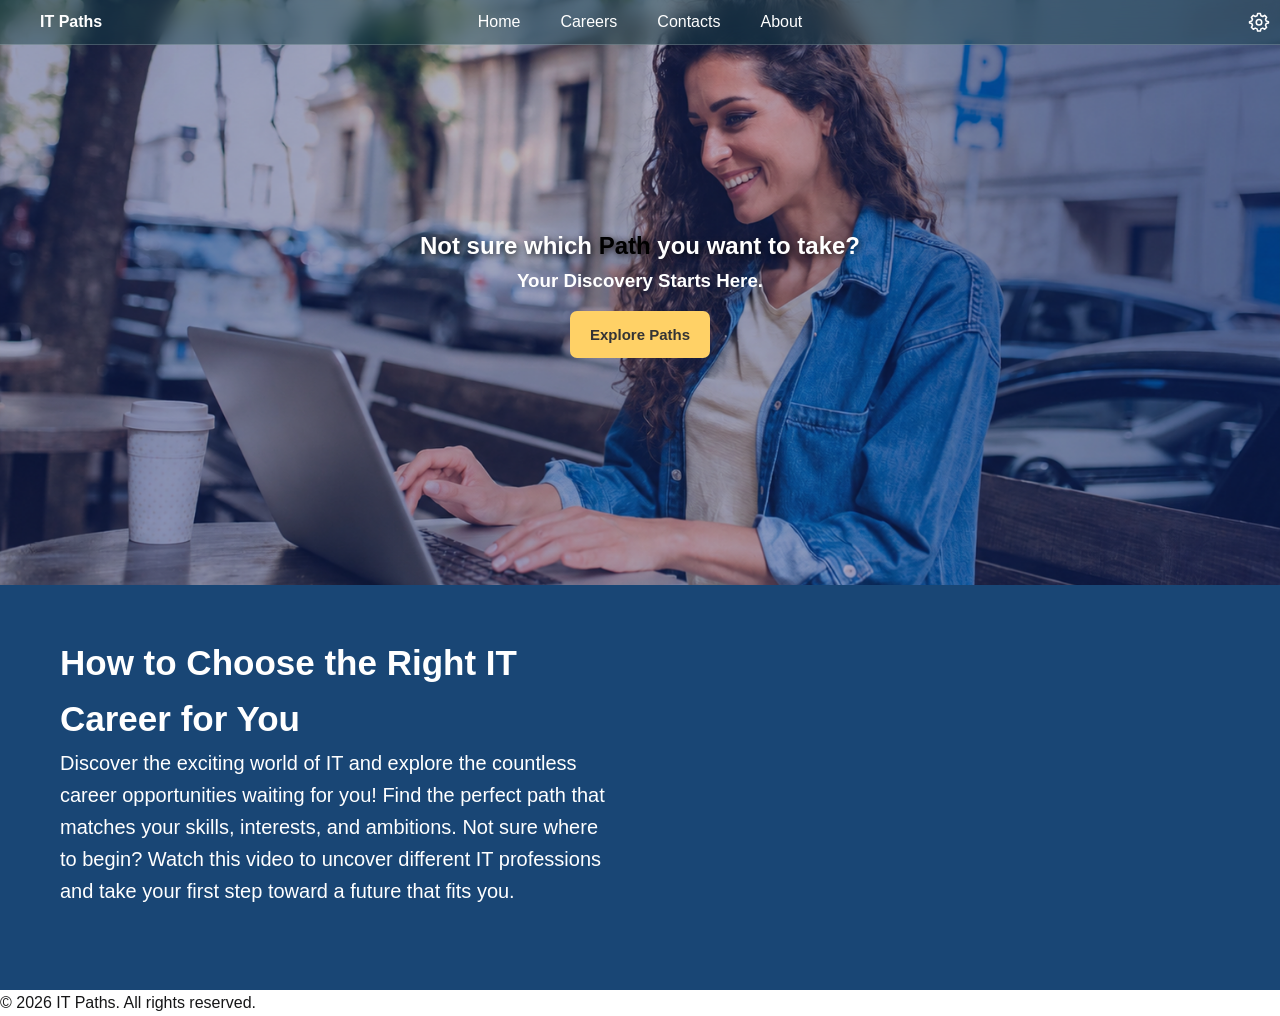
==== index.html @ 76b99672 "quick upd" ====
<!DOCTYPE html>
<html lang="en">
<head>
    <meta charset="UTF-8">
    <meta name="viewport" content="width=device-width, initial-scale=1.0">
    <title>IT Paths</title>
    <link rel="stylesheet" href="style.css">
</head>
<body>
    <!-- Header Section -->
    <header>
        <div class="logo">IT Paths</div>

        <nav class="nav-links">   
            <a href="index.html">Home</a>
            <a href="careers.html">Careers</a>
            <a href="#contacts">Contacts</a>
            <a href="#about">About</a>
        </nav>

        <button class="settings" type="button" aria-label="Settings">
            <img src="Web Images/settings-icon.svg" alt="" class="settings-icon">
        </button>

    </header>
    
    <!-- Hero/Home Section -->
    <section id="hero" class="hero">
        <div class="hero-content">
            <h1>
                Not sure which <span class="emphasis">Path</span>
                you want to take?
            </h1>
            <h3>Your Discovery Starts Here.</h3>

            <!-- From Uiverse.io by McHaXYT --> 
            <button class="button" onclick="window.location.href='careers.html'">
                Explore Paths
                <span class="button-span"></span>
            </button>
        </div>
    </section>

    <!--- Career Guidance Section-->

    <section id="career-guidance" class="career-guidance">
        <div class="career-content">
            <h2>How to Choose the Right IT Career for You</h2>
            <p>
                Discover the exciting world of IT and explore the countless career opportunities waiting 
                for you! Find the perfect path that matches your skills, interests, and ambitions. 
                Not sure where to begin? Watch this video to uncover different IT professions 
                and take your first step toward a future that fits you.
            </p>
        </div>
    </section>

    <!-- Copyright Infringement -->
    <footer role="contentinfo">
        <p>&copy; 2026 IT Paths. All rights reserved.</p>
    </footer>

</body>
</html>
---- style.css ----
/* global/default stuff */

* {
    margin: 0;
    padding: 0;
    box-sizing: border-box;
}

html {
    scroll-behavior: smooth;
    scroll-padding-top: 100px;
}

body {
    min-height: 100vh;
    overflow-x: hidden;

    font-family: Arial, sans-serif;
    line-height: 1.6;

    background-color: #ffffff;
    color: #161617;
}

::selection {
    background-color: #202123;
    color: #ffffff;
}

/* logo (IT Paths) */


header {
    position: absolute;
    top: 0;
    left: 0;
    z-index: 1000;
    width: 100%;
    height: 45px;
    padding: 0 40px;
    display: flex;
    align-items: center;
    background: rgba(18, 63, 70, 0.45);
    backdrop-filter: blur(10px);
    -webkit-backdrop-filter: blur(10px);
    border-bottom: 1px solid rgba(255, 255, 255, 0.2);
}


/* Above the Screen */

.nav-links a {
    color: white;
    text-decoration: none;
    transition: color 0.2s ease;
}

.nav-links a:hover {
    color: #FFD166;
}

.nav-links {
    position: absolute;
    left: 50%;
    transform: translateX(-50%);
    display: flex;
    align-items: center;
    gap: 40px;
}

.logo {
    color: white;
    font-weight: bold;
}


.settings {
    position: absolute;
    right: 10px;
    display: flex;
    align-items: center;
    justify-content: center;
    background: transparent;
    border: none;
    cursor: pointer;
}

.settings-icon {
    width: 22px;
    height: 22px;
    transition: transform 0.3s ease;
}

.settings:hover .settings-icon {
    transform: rotate(45deg);
    filter: brightness(0) saturate(100%)
            invert(84%) sepia(54%)
            saturate(657%) hue-rotate(335deg)
            brightness(103%) contrast(101%);
}


/* home page */

.hero {
    min-height: 65vh;
    background-image: url("Web Images/hero-bg.png");
    background-size: cover;
    background-position: center;
    background-repeat: no-repeat;
    display: flex;
    flex-direction: column;
    justify-content: center;
    align-items: center;
    text-align: center;
    color: white;
}

.hero h1 {
    text-shadow: 2px 2px 6px rgba(0, 0, 0, 0.7);
}

.hero p {
    text-shadow: 1px 2px 4px rgba(0, 0, 0, 0.7);
}

.emphasis {
    color: #000;
}

/* From Uiverse.io by McHaXYT */ 
.button {
  padding: 15px 20px;
  font-size: 15px;
  border: none;
  outline: none;
  margin-top: 15px;
  background-color: #FFD166;
  color: #343435;
  border-radius: 7px;
  font-weight: 600;
  cursor: pointer;
  transition: all 0.25s ease-out;
}


.button:hover {
    background-color: rgb(255, 255, 255);
    transform: translateY(-10px) scale(1.1);
}

.button-span {
  color: #aaa;
}


/* career section */
.career-guidance {
    min-height: 45vh;
    background-color: #194675;
    background-size: cover;
    background-position: center;
    background-repeat: no-repeat;
    display: flex;
    flex-direction: left;
    justify-content: left;
    align-items: left;
    color: white;
    font-size: 20px;
}

.career-content {
    font-size: 20px;
    margin-top: 50px;
    margin-left: 60px;
    max-width: 550px;
}

.career-content h2 {
    font-size: 35px;
    text-align: left;
    justify-content: left;
    flex: auto;
}

.career-content p {
    font-size: 20px;
    text-align: left;
}
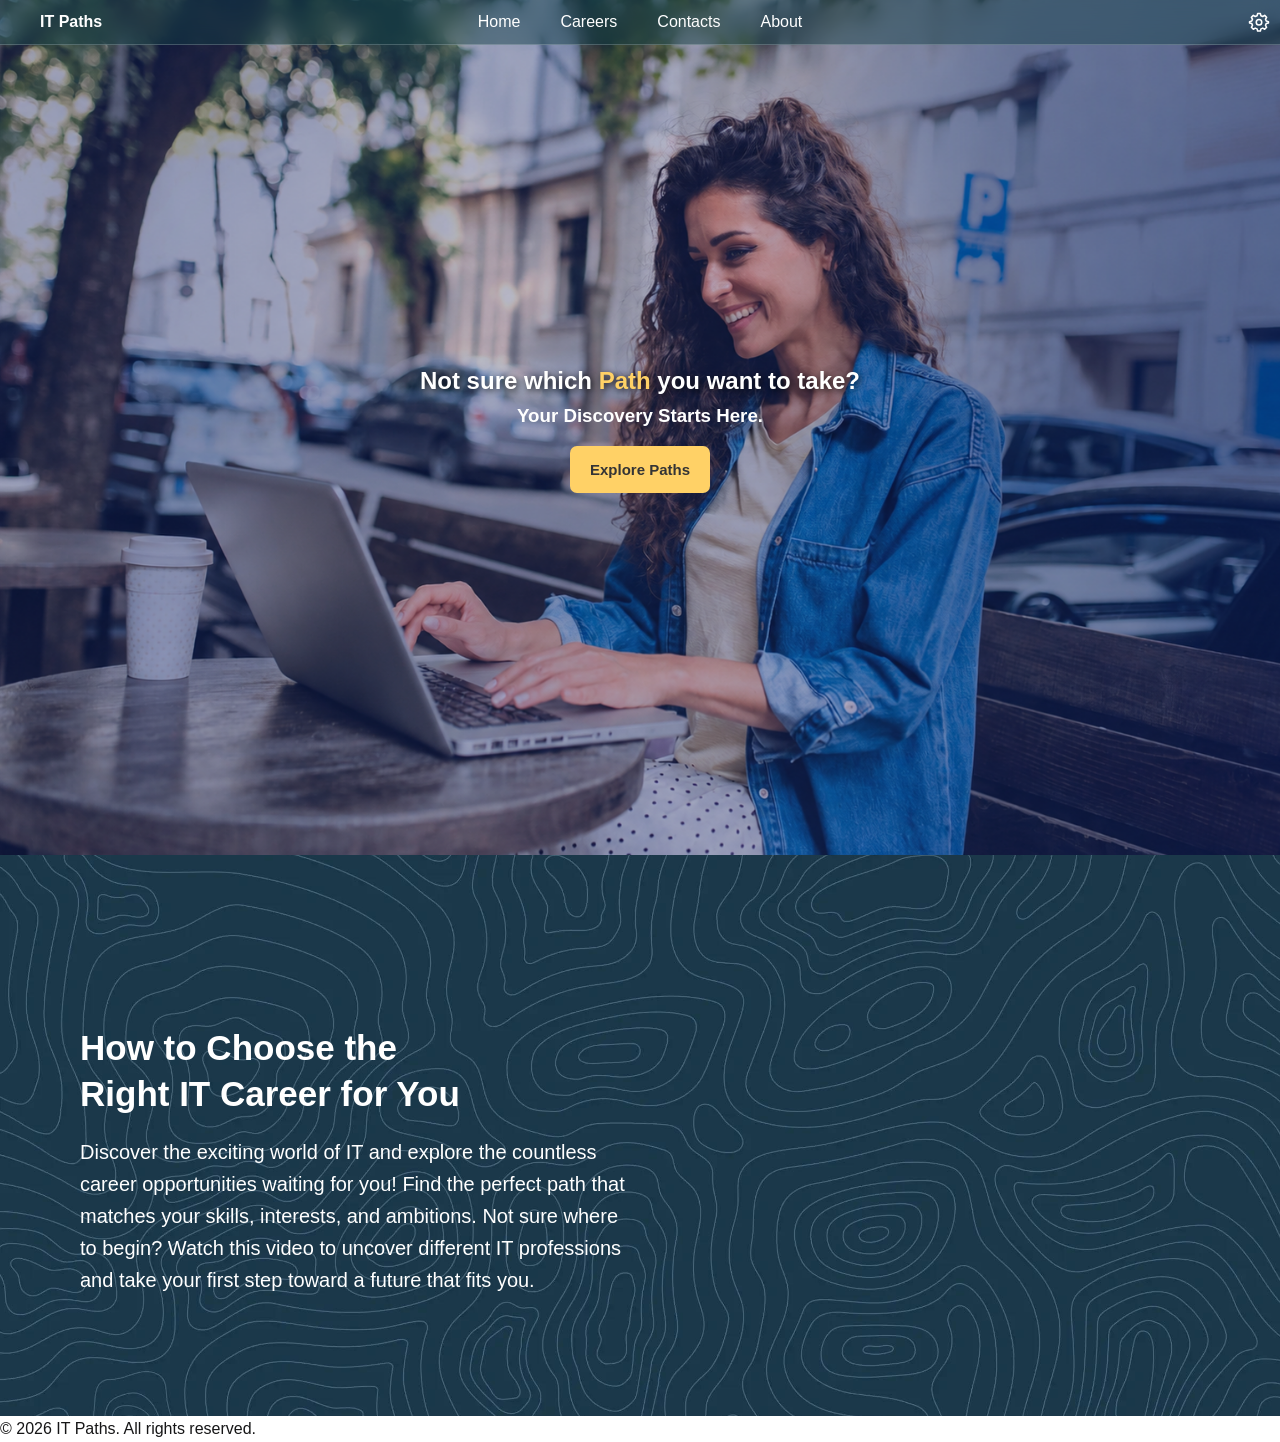
==== commit 8eaa0b8b: "before big change career cards" ====
--- a/index.html
+++ b/index.html
@@ -27,7 +27,7 @@
     <!-- Hero/Home Section -->
     <section id="hero" class="hero">
         <div class="hero-content">
-            <h1>
+            <h1 class="montserrat">
                 Not sure which <span class="emphasis">Path</span>
                 you want to take?
             </h1>
--- a/style.css
+++ b/style.css
@@ -1,5 +1,14 @@
 
 /* global/default stuff */
+
+@font-face {
+    font-family: 'Outfit';
+    src: url('Fonts/Outfit-VariableFont_wght.ttf') format('truetype');
+    font-weight: 100 900;
+    font-style: normal;
+}
+
+@import url('https://fonts.googleapis.com/css2?family=Montserrat:wght@400;500;600;700&display=swap');
 
 * {
     margin: 0;
@@ -104,7 +113,7 @@
 /* home page */
 
 .hero {
-    min-height: 65vh;
+    min-height: 95vh;
     background-image: url("Web Images/hero-bg.png");
     background-size: cover;
     background-position: center;
@@ -117,16 +126,26 @@
     color: white;
 }
 
+
+.montserrat {
+    font-family: "Montserrat", sans-serif;
+    font-optical-sizing: auto;
+    font-weight: 600;
+    font-style: normal;
+}
+
+
 .hero h1 {
     text-shadow: 2px 2px 6px rgba(0, 0, 0, 0.7);
+    font-family: "Montserrat", sans-serif;
 }
 
 .hero p {
-    text-shadow: 1px 2px 4px rgba(0, 0, 0, 0.7);
+    text-shadow: 2px 2px 6px rgba(0, 0, 0, 0.7);
 }
 
 .emphasis {
-    color: #000;
+    color: #FFD166;
 }
 
 /* From Uiverse.io by McHaXYT */ 
@@ -157,7 +176,8 @@
 
 /* career section */
 .career-guidance {
-    min-height: 45vh;
+    min-height: 20vh;
+    background-image: url("Web Images/SS2BG.jpg");
     background-color: #194675;
     background-size: cover;
     background-position: center;
@@ -168,6 +188,7 @@
     align-items: left;
     color: white;
     font-size: 20px;
+    padding: 120px 20px;
 }
 
 .career-content {
@@ -176,6 +197,17 @@
     margin-left: 60px;
     max-width: 550px;
 }
+
+
+.career-content h2 {
+    font-size: 35px;
+    line-height: 1.3;
+    max-width: 550px;
+    text-align: left;
+    text-wrap: balance;
+    margin-bottom: 20px;
+}
+
 
 .career-content h2 {
     font-size: 35px;
@@ -187,4 +219,51 @@
 .career-content p {
     font-size: 20px;
     text-align: left;
-}+}
+
+/* Career Page */
+
+
+.careers-hero {
+    min-height: 75vh;
+    display: flex;
+    justify-content: center;
+    align-items: center;
+    text-align: center;
+    background-image: url("Web Images/SS2BG.jpg");
+    padding: 80px 30px;
+    background-color: #194675;
+    color: white;
+}
+
+.careers-hero-content {
+    max-width: 750px;
+}
+
+.careers-hero h1 {
+    font-size: clamp(36px, 5vw, 60px);
+    line-height: 1.2;
+    margin-bottom: 20px;
+}
+
+.careers-hero h1 span {
+    color: #FFD166;
+}
+
+.careers-hero p {
+    font-size: 20px;
+    line-height: 1.6;
+    margin-bottom: 30px;
+}
+
+.careers-hero a {
+    display: inline-block;
+    padding: 15px 30px;
+
+    background-color: #FFD166;
+    color: #17253D;
+
+    text-decoration: none;
+    font-weight: 600;
+    border-radius: 8px;
+}
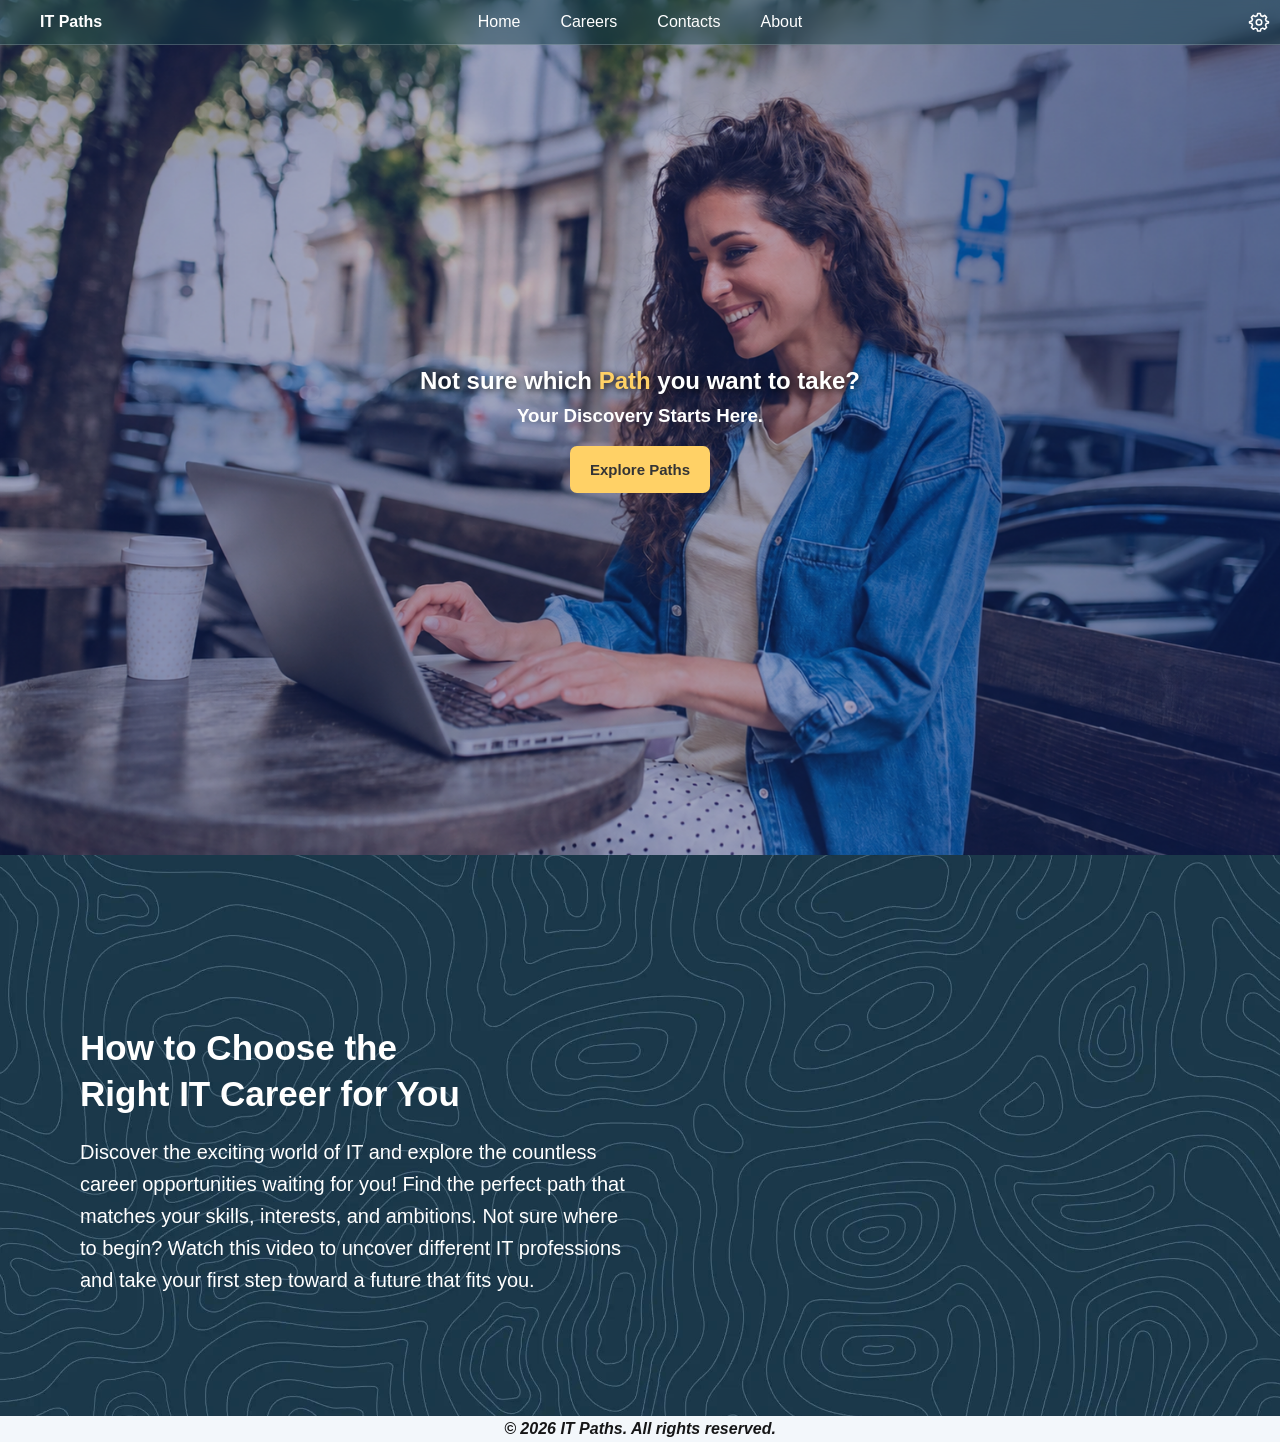
==== commit 3b5224d4: "quick fix" ====
--- a/index.html
+++ b/index.html
@@ -56,7 +56,7 @@
     </section>
 
     <!-- Copyright Infringement -->
-    <footer role="contentinfo">
+    <footer class="contentinfo">
         <p>&copy; 2026 IT Paths. All rights reserved.</p>
     </footer>
 
--- a/style.css
+++ b/style.css
@@ -54,6 +54,16 @@
     backdrop-filter: blur(10px);
     -webkit-backdrop-filter: blur(10px);
     border-bottom: 1px solid rgba(255, 255, 255, 0.2);
+}
+
+/* copyright thingy */
+
+.contentinfo {
+    font-weight: bold;
+    font-style: italic;
+    background-color: #F3F7FB;
+    text-align: center;
+
 }
 
 
@@ -267,3 +277,125 @@
     font-weight: 600;
     border-radius: 8px;
 }
+
+/* Card List of Careers */
+
+
+.careers-directory {
+    padding: 0;
+    background-color: #F3F7FB;
+    color: #17253D;
+}
+
+.directory-heading {
+    padding: 65px 60px;
+    background-color: #E5EEF7;
+    margin-bottom: 0;
+}
+
+.directory-heading h2 {
+    text-align: center;
+    font-size: 38px;
+    margin-bottom: 10px;
+    color: #194675;
+}
+
+.directory-heading p {
+    text-align: center;
+    font-size: 18px;
+    color: #536579;
+}
+
+.career-grid {
+    display: flex;
+    flex-direction: column;
+    gap: 20px;
+    padding: 50px 60px 80px;
+}
+
+.career-card {
+    display: flex;
+    align-items: center;
+    gap: 30px;
+    padding: 35px;
+
+    background-color: #FFFFFF;
+    border: 1px solid #DCE5EF;
+    border-radius: 14px;
+
+    transition: transform 0.25s ease,
+                box-shadow 0.25s ease,
+                border-color 0.25s ease;
+}
+
+.career-card:hover {
+    transform: translateY(-4px);
+    box-shadow: 0 10px 30px rgba(25, 70, 117, 0.12);
+    border-color: #194675;
+}
+
+.career-number {
+    font-size: 34px;
+    font-weight: 700;
+    color: #194675;
+    min-width: 55px;
+}
+
+.career-info {
+    flex: 1;
+    min-width: 0;
+}
+
+.career-info h3 {
+    font-size: 24px;
+    margin-bottom: 8px;
+    color: #194675;
+}
+
+.career-info h4 {
+    font-size: 17px;
+    font-weight: 600;
+    margin-bottom: 12px;
+    color: #263E59;
+}
+
+.career-info p {
+    font-size: 15px;
+    line-height: 1.7;
+    color: #536579;
+    max-width: 850px;
+}
+
+.career-card a {
+    color: #194675;
+    font-weight: 700;
+    text-decoration: none;
+    white-space: nowrap;
+    transition: color 0.2s ease;
+}
+
+.career-card a:hover {
+    color: #C58C20;
+}
+
+
+@media (max-width: 768px) {
+    .directory-heading {
+        padding: 45px 20px;
+    }
+
+    .career-grid {
+        padding: 30px 20px 50px;
+    }
+
+    .career-card {
+        flex-direction: column;
+        align-items: flex-start;
+        gap: 15px;
+        padding: 25px;
+    }
+
+    .career-info h3 {
+        font-size: 21px;
+    }
+}
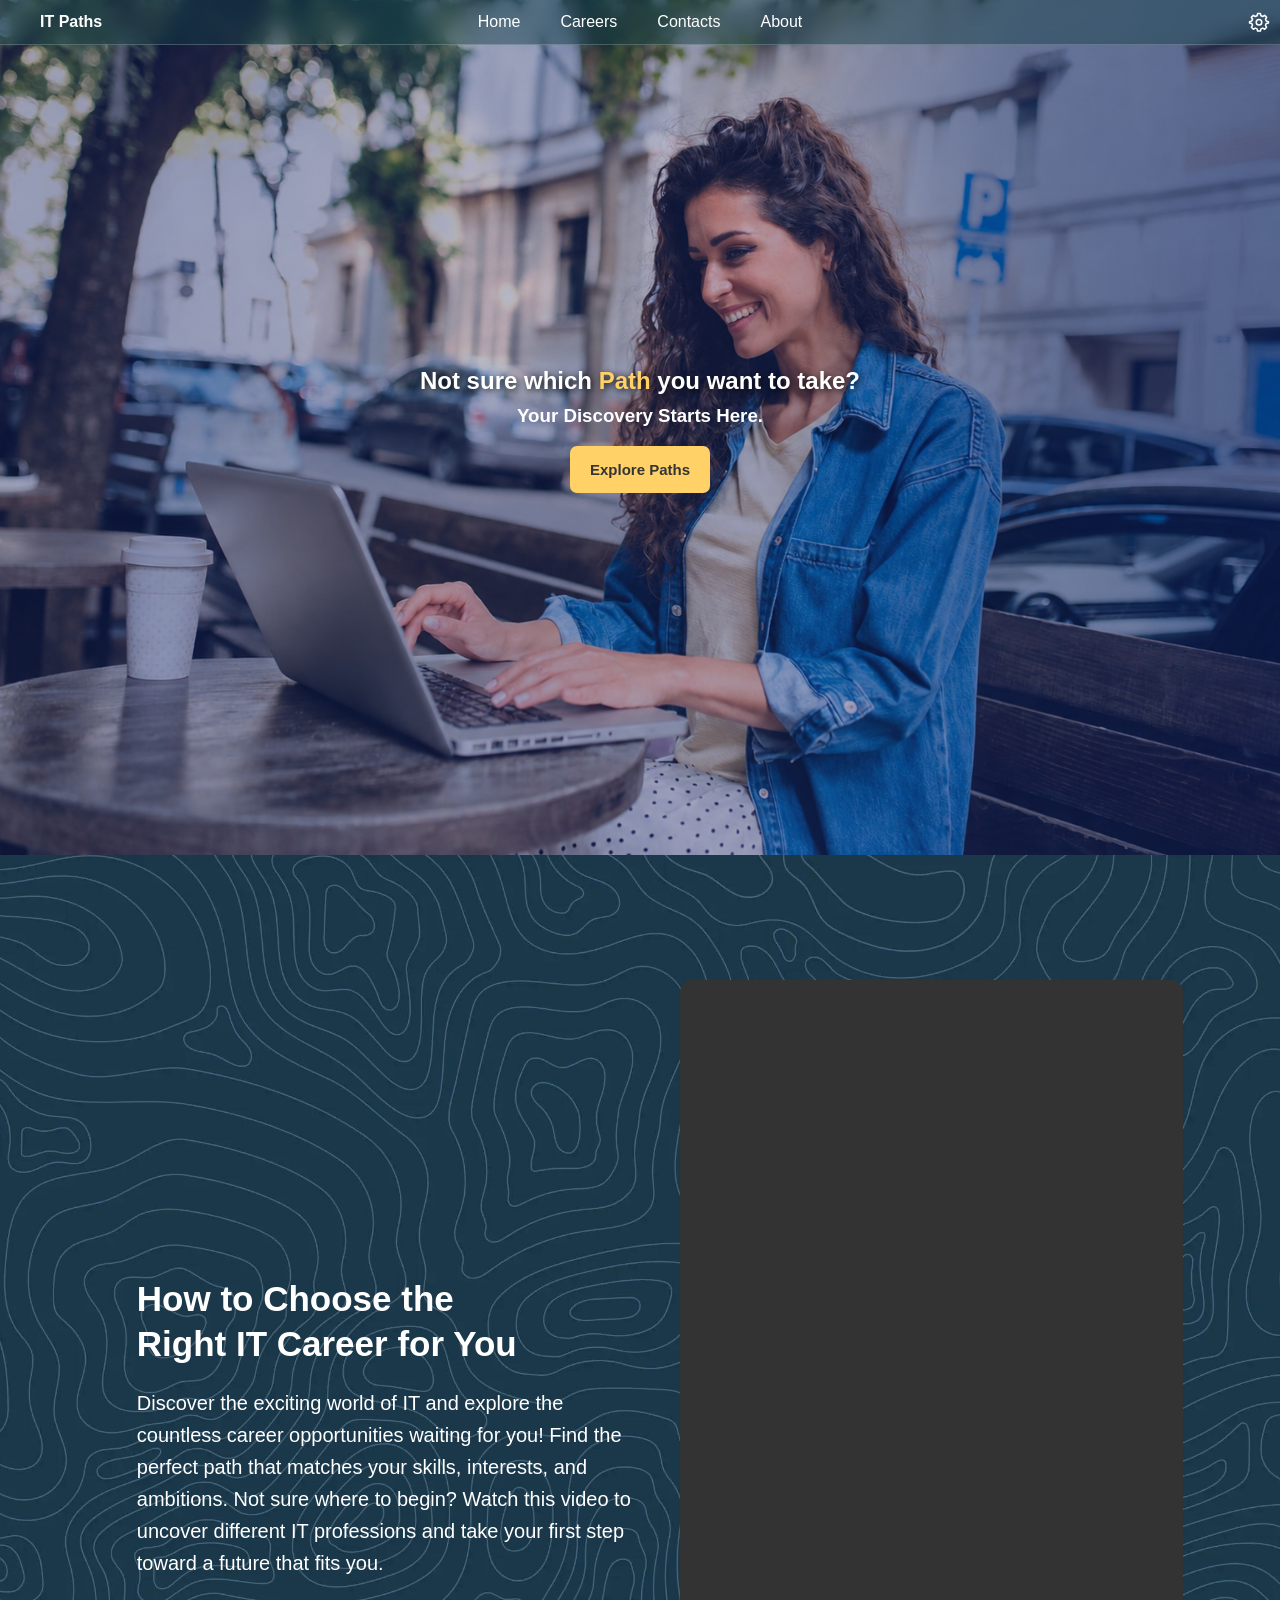
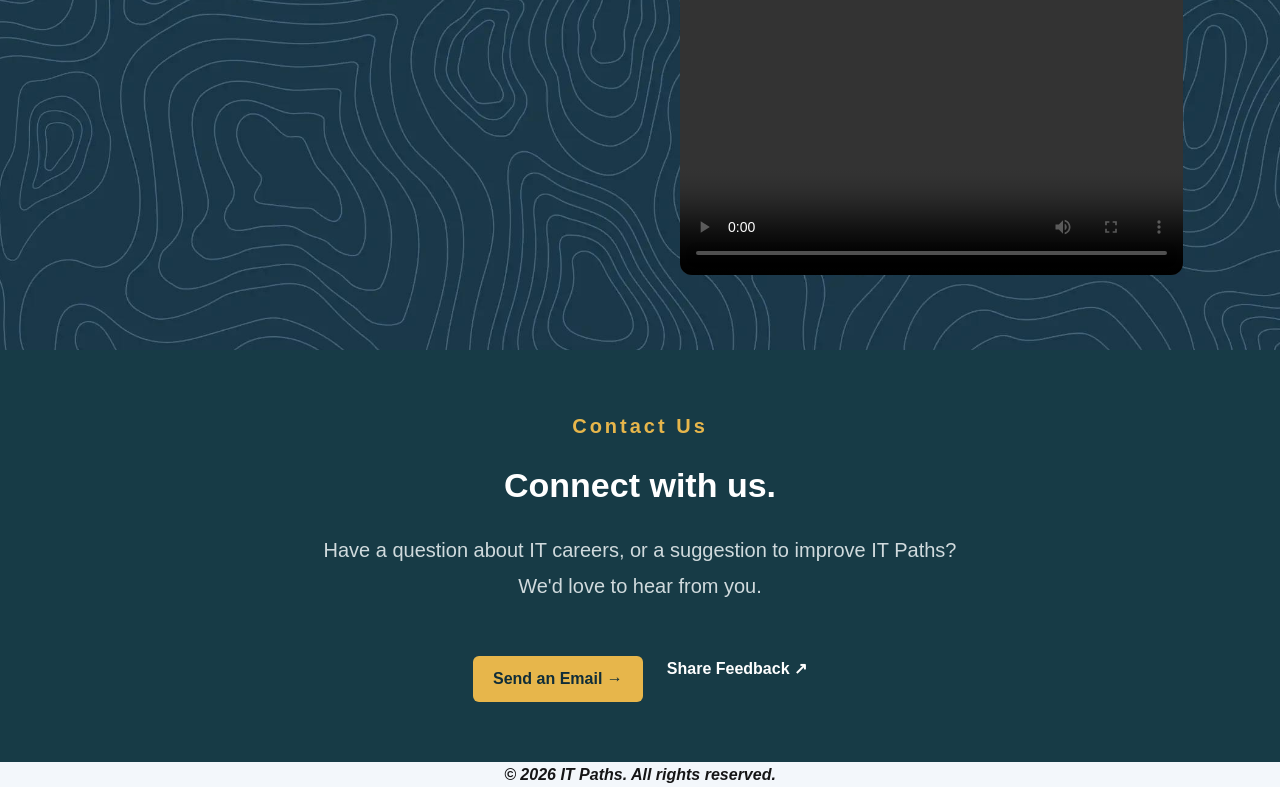
==== commit 9bf05b7a: "Finished website" ====
--- a/index.html
+++ b/index.html
@@ -4,6 +4,7 @@
     <meta charset="UTF-8">
     <meta name="viewport" content="width=device-width, initial-scale=1.0">
     <title>IT Paths</title>
+    <link rel="preload" href="style.css" as="style">
     <link rel="stylesheet" href="style.css">
 </head>
 <body>
@@ -14,8 +15,8 @@
         <nav class="nav-links">   
             <a href="index.html">Home</a>
             <a href="careers.html">Careers</a>
-            <a href="#contacts">Contacts</a>
-            <a href="#about">About</a>
+            <a href="#Contacts">Contacts</a>
+            <a href="about.html">About</a>
         </nav>
 
         <button class="settings" type="button" aria-label="Settings">
@@ -53,12 +54,49 @@
                 and take your first step toward a future that fits you.
             </p>
         </div>
+        
+        
+        <div class="career-video">
+            <video controls>
+                <source src="Web Videos/red.mp4" type="video/mp4">
+                Your browser does not support video playback.
+            </video>
+        </div>
+
+
+    </section>
+
+    <!-- Contacts -->
+
+    <section id="Contacts" class="contacts">
+        <div class="contacts-content">
+
+            <span class="contact-label">Contact Us</span>
+
+            <h2>Connect with us.</h2>
+
+            <p>
+                Have a question about IT careers, or a suggestion
+                to improve IT Paths? We'd love to hear from you.
+            </p>
+
+            <div class="contact-options">
+                <a href="mailto:itpathsbusinessemail@gmail.com" class="contact-link">
+                    Send an Email →
+                </a>
+
+                <a href="mailto:itpathsbusinessemail@gmail.com?subject=IT%20Paths%20Feedback"
+                class="feedback-link">
+                    Share Feedback ↗
+                </a>
+            </div>
+
+        </div>
     </section>
 
     <!-- Copyright Infringement -->
     <footer class="contentinfo">
         <p>&copy; 2026 IT Paths. All rights reserved.</p>
     </footer>
-
 </body>
 </html>
--- a/style.css
+++ b/style.css
@@ -399,3 +399,268 @@
         font-size: 21px;
     }
 }
+
+
+
+.career-guidance {
+    display: flex;
+    align-items: center;
+    justify-content: space-between;
+    gap: 60px;
+    padding: 100px 6%;
+}
+
+.career-content {
+    flex: 1;
+    min-width: 0;
+}
+
+
+.career-video {
+    flex: 1;
+    min-width: 0;
+    transform: translate(-20px, 25px);
+}
+
+.career-video video {
+    display: block;
+    width: 100%;
+    aspect-ratio: 9 / 16;
+    object-fit: cover;
+    border-radius: 12px;
+}
+
+
+@media (max-width: 768px) {
+    .career-guidance {
+        flex-direction: column;
+        gap: 30px;
+        padding: 80px 9%;
+    }
+
+    .career-content,
+    .career-video {
+        width: 100%;
+    }
+}
+
+
+/* contacts & about page */
+
+
+.about,
+.contacts {
+    text-align: center;
+    color: #ffffff;
+}
+
+.about {
+    padding: 69px 10%;
+    background-color: #102d38;
+}
+
+.contacts {
+    padding: 60px 10%;
+    background-color: #173b46;
+}
+
+.about-content,
+.contacts-content {
+    margin: 0 auto;
+}
+
+.about-content {
+    max-width: 750px;
+}
+
+.contacts-content {
+    max-width: 650px;
+}
+
+.about h2,
+.contacts h2 {
+    margin-bottom: 20px;
+    font-size: 32px;
+}
+
+.about h2 {
+    margin-bottom: 24px;
+}
+
+.contacts h2 {
+    font-size: 34px;
+}
+
+.about p,
+.contacts p {
+    color: #d0dadd;
+    line-height: 1.8;
+    margin-bottom: 20px;
+}
+
+.about p {
+    font-size: 16px;
+}
+
+.contacts p {
+    font-size: 20px;
+}
+
+.contact-label {
+    display: block;
+    margin-bottom: 16px;
+    color: #e7b64b;
+    font-size: 20px;
+    font-weight: bold;
+    letter-spacing: 3px;
+}
+
+.contact-options {
+    display: flex;
+    justify-content: center;
+    align-items: center;
+    flex-wrap: wrap;
+    gap: 24px;
+    margin-top: 32px;
+}
+
+.contact-link {
+    display: inline-block;
+    margin-top: 20px;
+    padding: 10px 20px;
+    background-color: #e7b64b;
+    color: #102d38;
+    font-weight: bold;
+    text-decoration: none;
+    border-radius: 6px;
+    transition: 0.3s ease;
+}
+
+.contact-link:hover {
+    background-color: #f4cb70;
+    transform: translateY(-10px);
+}
+
+.feedback-link {
+    color: #ffffff;
+    font-weight: bold;
+    text-decoration: none;
+    transition: color 0.3s ease;
+}
+
+.feedback-link:hover {
+    color: #e7b64b;
+}
+
+
+
+.about-info {
+    min-height: 100vh;
+    padding: 100px 10%;
+    background-color: #102d38;
+    color: #ffffff;
+    text-align: center;
+}
+
+.about-info-content {
+    max-width: 1000px;
+    margin: 0 auto 65px;
+}
+
+.about-info-content h2 {
+    font-size: 42px;
+    margin-bottom: 30px;
+}
+
+.about-info-content p {
+    font-size: 21px;
+    line-height: 1.9;
+    color: #d0dadd;
+}
+
+.about-info-grid {
+    display: grid;
+    grid-template-columns: repeat(2, 1fr);
+    gap: 30px;
+    max-width: 1250px;
+    margin: 0 auto;
+}
+
+.about-info-card {
+    padding: 65px 40px;
+    min-height: 300px;
+    background-color: #173b46;
+    border: 1px solid #315460;
+    border-radius: 12px;
+
+    transition:
+        transform 0.3s ease,
+        border-color 0.3s ease;
+}
+
+.about-info-card:hover {
+    transform: translateY(-6px);
+    border-color: #e7b64b;
+}
+
+.about-info-card h3 {
+    font-size: 28px;
+    margin-bottom: 25px;
+}
+
+.about-info-card p {
+    font-size: 20px;
+    line-height: 1.9;
+    color: #d0dadd;
+}
+
+@media (max-width: 768px) {
+    .about-info-grid {
+        grid-template-columns: 1fr;
+    }
+
+    .about-info-card {
+        min-height: auto;
+        padding: 35px 25px;
+    }
+
+    .about-info-content p,
+    .about-info-card p {
+        font-size: 17px;
+    }
+}
+
+
+/* transition */
+
+
+@view-transition {
+    navigation: auto;
+}
+
+::view-transition-old(root) {
+    animation: 0.25s ease-out both fade-out;
+}
+
+::view-transition-new(root) {
+    animation: 0.35s ease-in both fade-in;
+}
+
+@keyframes fade-out {
+    to {
+        opacity: 0;
+    }
+}
+
+@keyframes fade-in {
+    from {
+        opacity: 0;
+    }
+}
+
+@media (prefers-reduced-motion: reduce) {
+    ::view-transition-old(root),
+    ::view-transition-new(root) {
+        animation-duration: 0.01ms;
+    }
+}
--- a/style.css
+++ b/style.css
@@ -399,3 +399,268 @@
         font-size: 21px;
     }
 }
+
+
+
+.career-guidance {
+    display: flex;
+    align-items: center;
+    justify-content: space-between;
+    gap: 60px;
+    padding: 100px 6%;
+}
+
+.career-content {
+    flex: 1;
+    min-width: 0;
+}
+
+
+.career-video {
+    flex: 1;
+    min-width: 0;
+    transform: translate(-20px, 25px);
+}
+
+.career-video video {
+    display: block;
+    width: 100%;
+    aspect-ratio: 9 / 16;
+    object-fit: cover;
+    border-radius: 12px;
+}
+
+
+@media (max-width: 768px) {
+    .career-guidance {
+        flex-direction: column;
+        gap: 30px;
+        padding: 80px 9%;
+    }
+
+    .career-content,
+    .career-video {
+        width: 100%;
+    }
+}
+
+
+/* contacts & about page */
+
+
+.about,
+.contacts {
+    text-align: center;
+    color: #ffffff;
+}
+
+.about {
+    padding: 69px 10%;
+    background-color: #102d38;
+}
+
+.contacts {
+    padding: 60px 10%;
+    background-color: #173b46;
+}
+
+.about-content,
+.contacts-content {
+    margin: 0 auto;
+}
+
+.about-content {
+    max-width: 750px;
+}
+
+.contacts-content {
+    max-width: 650px;
+}
+
+.about h2,
+.contacts h2 {
+    margin-bottom: 20px;
+    font-size: 32px;
+}
+
+.about h2 {
+    margin-bottom: 24px;
+}
+
+.contacts h2 {
+    font-size: 34px;
+}
+
+.about p,
+.contacts p {
+    color: #d0dadd;
+    line-height: 1.8;
+    margin-bottom: 20px;
+}
+
+.about p {
+    font-size: 16px;
+}
+
+.contacts p {
+    font-size: 20px;
+}
+
+.contact-label {
+    display: block;
+    margin-bottom: 16px;
+    color: #e7b64b;
+    font-size: 20px;
+    font-weight: bold;
+    letter-spacing: 3px;
+}
+
+.contact-options {
+    display: flex;
+    justify-content: center;
+    align-items: center;
+    flex-wrap: wrap;
+    gap: 24px;
+    margin-top: 32px;
+}
+
+.contact-link {
+    display: inline-block;
+    margin-top: 20px;
+    padding: 10px 20px;
+    background-color: #e7b64b;
+    color: #102d38;
+    font-weight: bold;
+    text-decoration: none;
+    border-radius: 6px;
+    transition: 0.3s ease;
+}
+
+.contact-link:hover {
+    background-color: #f4cb70;
+    transform: translateY(-10px);
+}
+
+.feedback-link {
+    color: #ffffff;
+    font-weight: bold;
+    text-decoration: none;
+    transition: color 0.3s ease;
+}
+
+.feedback-link:hover {
+    color: #e7b64b;
+}
+
+
+
+.about-info {
+    min-height: 100vh;
+    padding: 100px 10%;
+    background-color: #102d38;
+    color: #ffffff;
+    text-align: center;
+}
+
+.about-info-content {
+    max-width: 1000px;
+    margin: 0 auto 65px;
+}
+
+.about-info-content h2 {
+    font-size: 42px;
+    margin-bottom: 30px;
+}
+
+.about-info-content p {
+    font-size: 21px;
+    line-height: 1.9;
+    color: #d0dadd;
+}
+
+.about-info-grid {
+    display: grid;
+    grid-template-columns: repeat(2, 1fr);
+    gap: 30px;
+    max-width: 1250px;
+    margin: 0 auto;
+}
+
+.about-info-card {
+    padding: 65px 40px;
+    min-height: 300px;
+    background-color: #173b46;
+    border: 1px solid #315460;
+    border-radius: 12px;
+
+    transition:
+        transform 0.3s ease,
+        border-color 0.3s ease;
+}
+
+.about-info-card:hover {
+    transform: translateY(-6px);
+    border-color: #e7b64b;
+}
+
+.about-info-card h3 {
+    font-size: 28px;
+    margin-bottom: 25px;
+}
+
+.about-info-card p {
+    font-size: 20px;
+    line-height: 1.9;
+    color: #d0dadd;
+}
+
+@media (max-width: 768px) {
+    .about-info-grid {
+        grid-template-columns: 1fr;
+    }
+
+    .about-info-card {
+        min-height: auto;
+        padding: 35px 25px;
+    }
+
+    .about-info-content p,
+    .about-info-card p {
+        font-size: 17px;
+    }
+}
+
+
+/* transition */
+
+
+@view-transition {
+    navigation: auto;
+}
+
+::view-transition-old(root) {
+    animation: 0.25s ease-out both fade-out;
+}
+
+::view-transition-new(root) {
+    animation: 0.35s ease-in both fade-in;
+}
+
+@keyframes fade-out {
+    to {
+        opacity: 0;
+    }
+}
+
+@keyframes fade-in {
+    from {
+        opacity: 0;
+    }
+}
+
+@media (prefers-reduced-motion: reduce) {
+    ::view-transition-old(root),
+    ::view-transition-new(root) {
+        animation-duration: 0.01ms;
+    }
+}
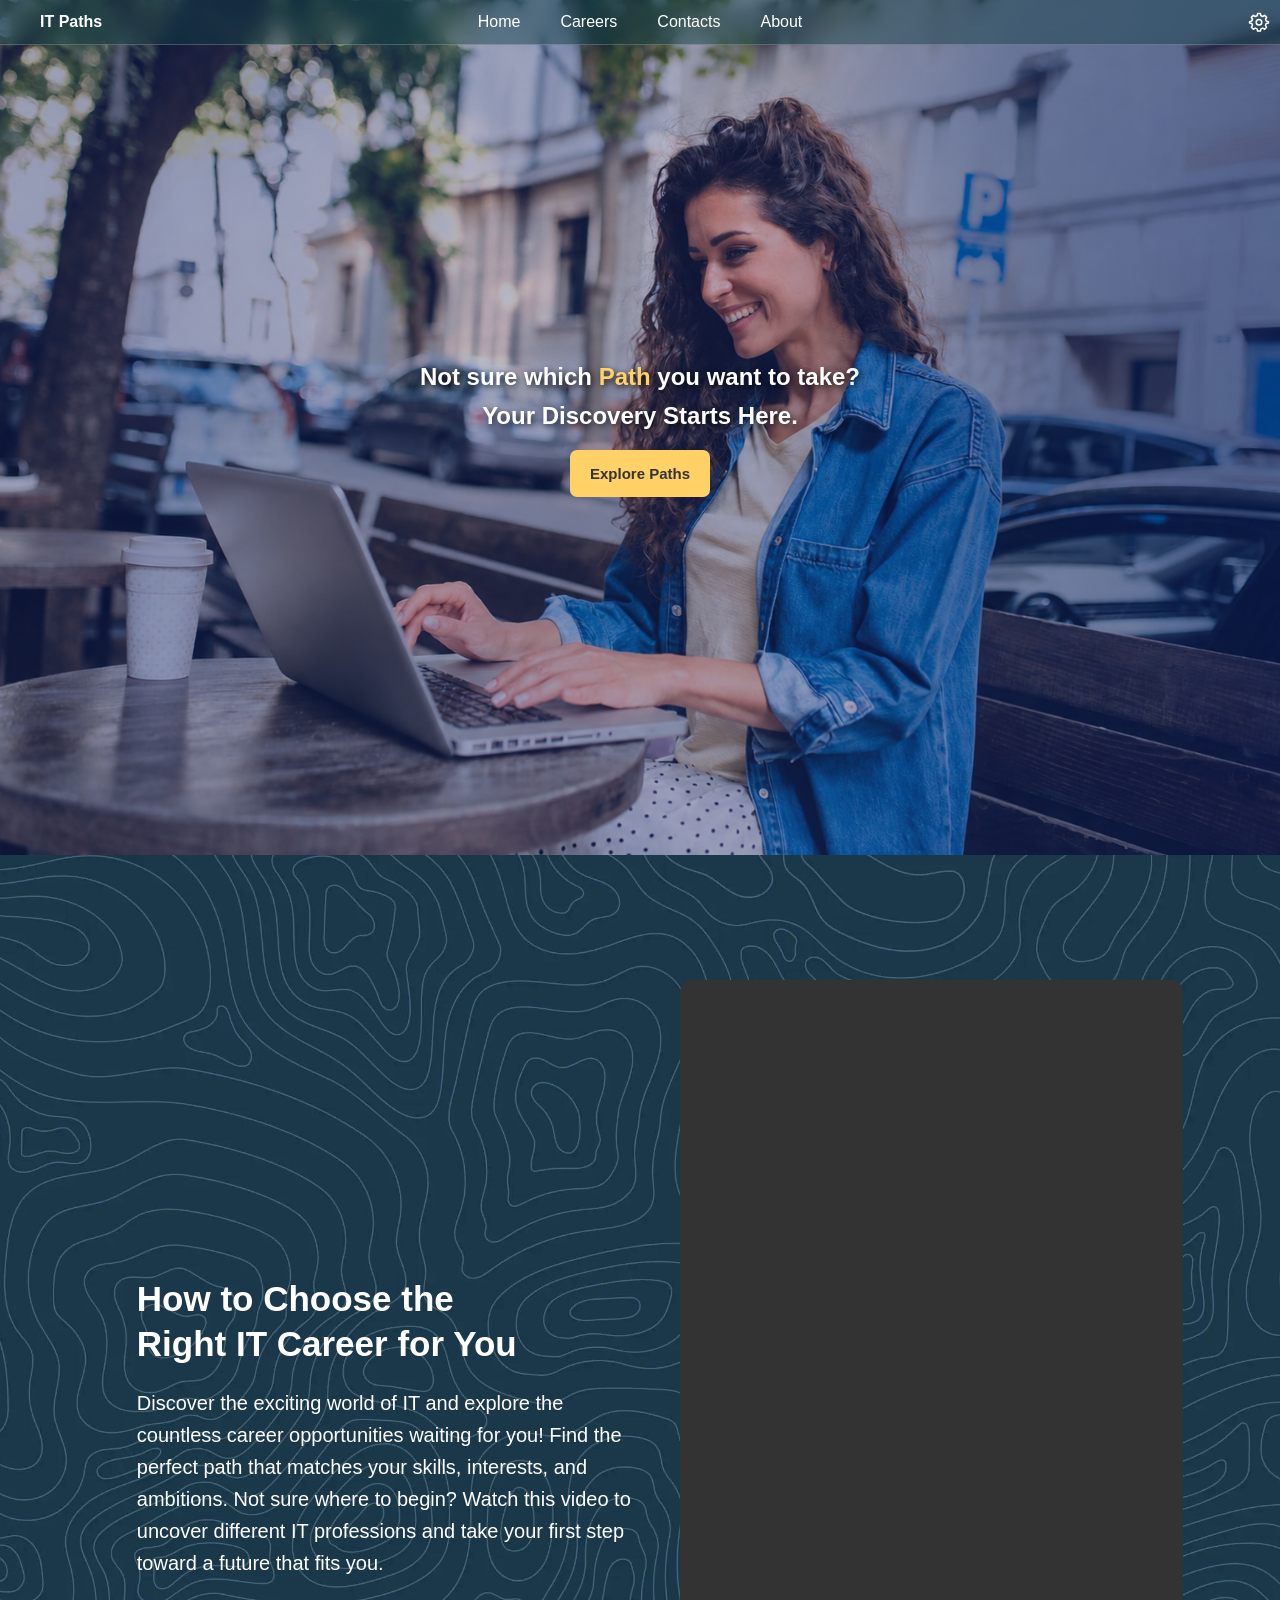
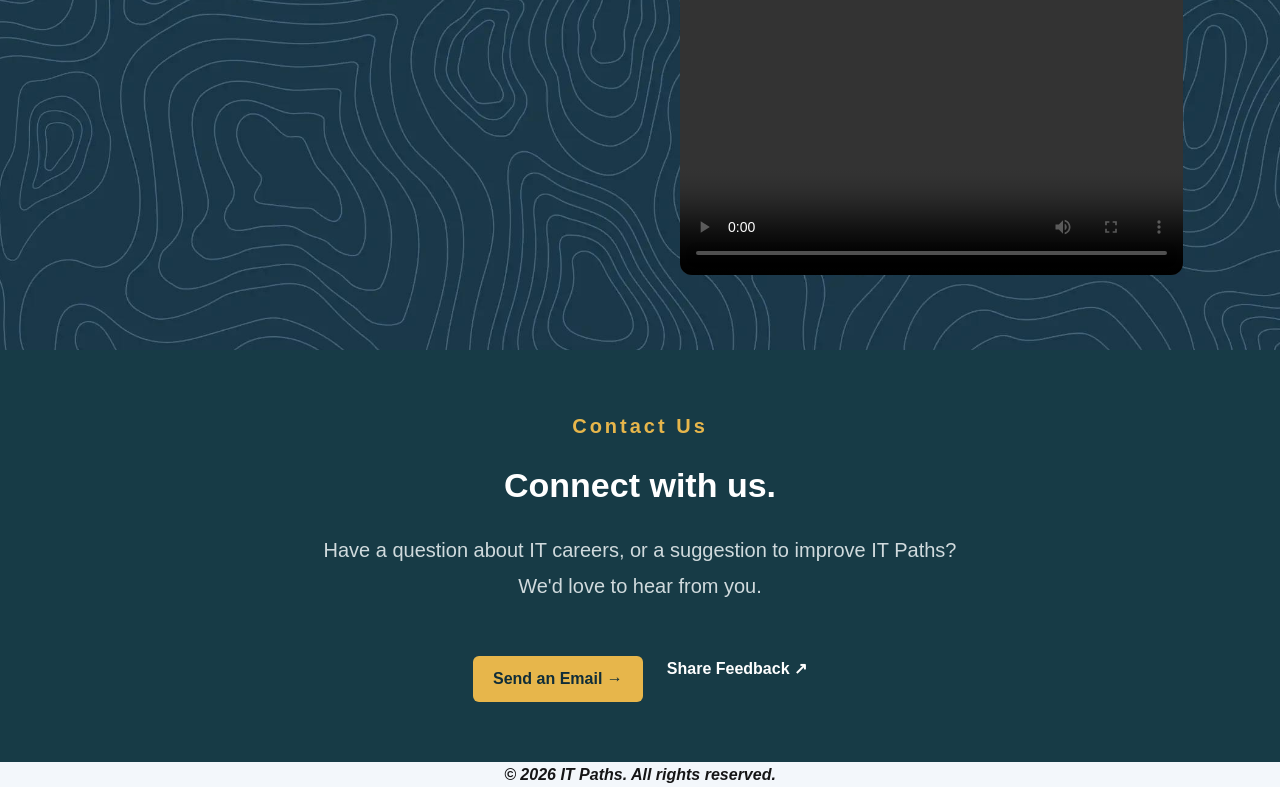
==== commit 34263603: "Quick Upd" ====
--- a/index.html
+++ b/index.html
@@ -20,7 +20,7 @@
         </nav>
 
         <button class="settings" type="button" aria-label="Settings">
-            <img src="Web Images/settings-icon.svg" alt="" class="settings-icon">
+            <img src="Web%20Images/settings-icon.svg" alt="" class="settings-icon">
         </button>
 
     </header>
@@ -32,7 +32,7 @@
                 Not sure which <span class="emphasis">Path</span>
                 you want to take?
             </h1>
-            <h3>Your Discovery Starts Here.</h3>
+            <h1>Your Discovery Starts Here.</h1>
 
             <!-- From Uiverse.io by McHaXYT --> 
             <button class="button" onclick="window.location.href='careers.html'">
@@ -58,7 +58,7 @@
         
         <div class="career-video">
             <video controls>
-                <source src="Web Videos/red.mp4" type="video/mp4">
+                <source src="Web%20Videos/red.mp4" type="video/mp4">
                 Your browser does not support video playback.
             </video>
         </div>
--- a/style.css
+++ b/style.css
@@ -631,6 +631,7 @@
 }
 
 
+
 /* transition */
 
 
--- a/style.css
+++ b/style.css
@@ -631,6 +631,7 @@
 }
 
 
+
 /* transition */
 
 
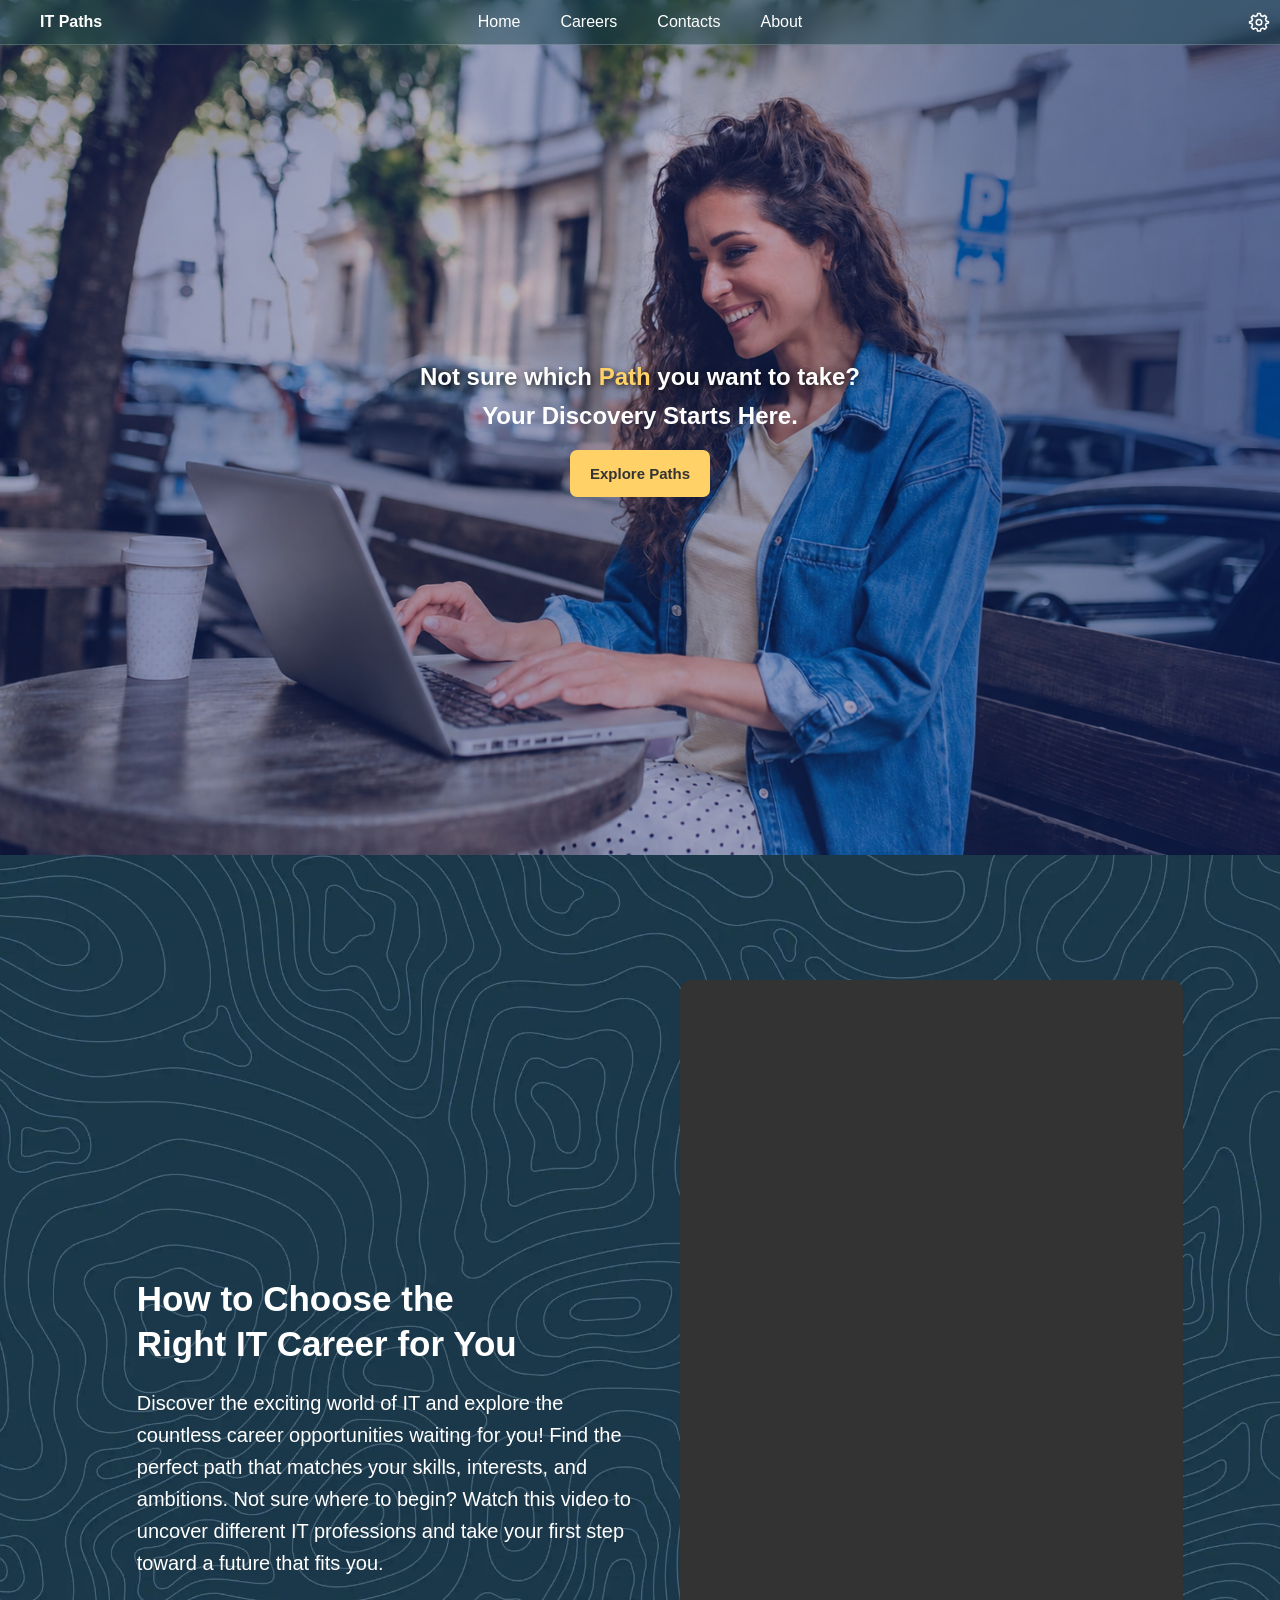
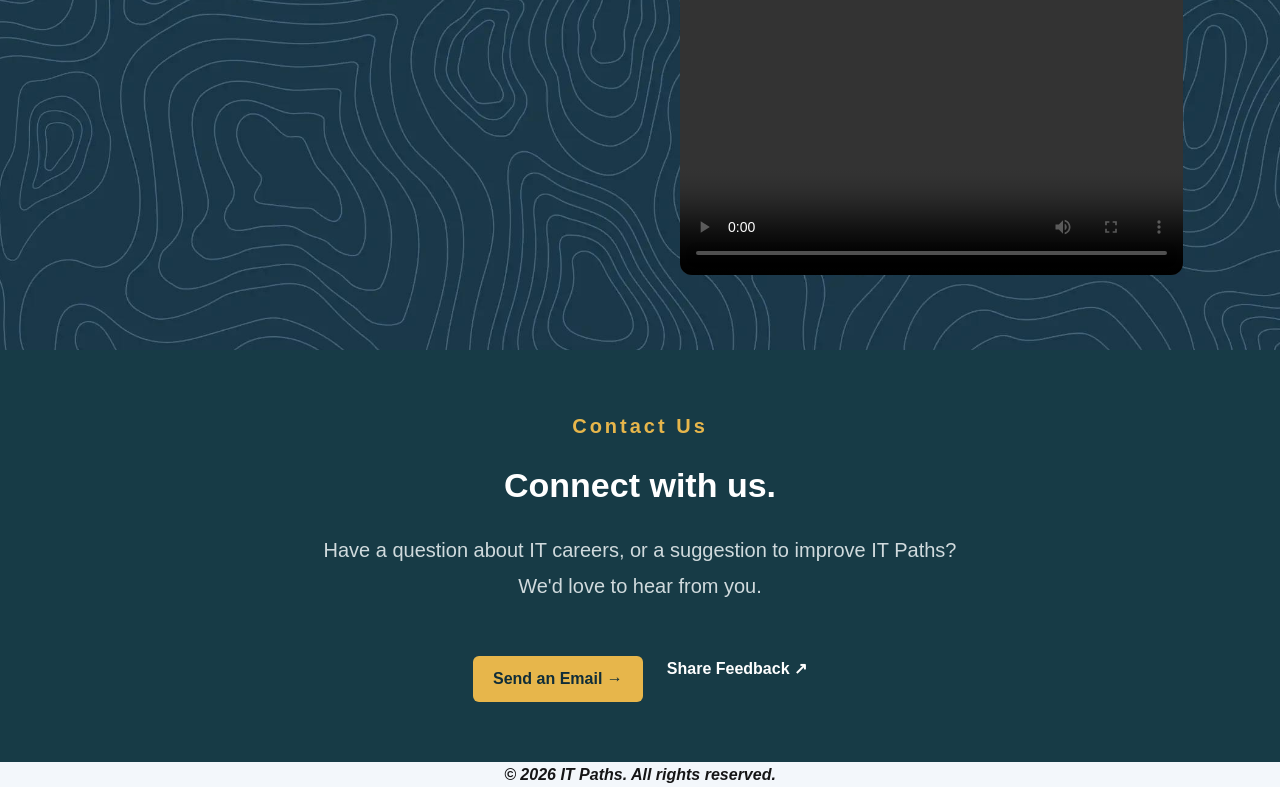
==== commit 52f6430b: "Mobile UI Hotfix" ====
--- a/index.html
+++ b/index.html
@@ -32,7 +32,7 @@
                 Not sure which <span class="emphasis">Path</span>
                 you want to take?
             </h1>
-            <h1>Your Discovery Starts Here.</h1>
+            <h2>Your Discovery Starts Here.</h2>
 
             <!-- From Uiverse.io by McHaXYT --> 
             <button class="button" onclick="window.location.href='careers.html'">
--- a/style.css
+++ b/style.css
@@ -665,3 +665,264 @@
         animation-duration: 0.01ms;
     }
 }
+
+
+/* Mobile UI Hotfix */
+
+
+@media (max-width: 768px) {
+
+    html {
+        scroll-padding-top: 120px;
+    }
+
+    header {
+        position: relative;
+        width: 100%;
+        height: auto;
+        min-height: 110px;
+        padding: 15px 16px;
+
+        display: flex;
+        flex-direction: column;
+        justify-content: center;
+        align-items: center;
+        gap: 12px;
+    }
+
+    .logo {
+        position: static;
+        transform: none;
+        font-size: 22px;
+        line-height: 1.3;
+    }
+
+    .nav-links {
+        position: static;
+        left: auto;
+        transform: none;
+
+        width: 100%;
+        display: flex;
+        justify-content: center;
+        align-items: center;
+        flex-wrap: wrap;
+        gap: 10px 18px;
+    }
+
+    .nav-links a {
+        font-size: 14px;
+        white-space: nowrap;
+    }
+
+    .settings {
+        position: absolute;
+        top: 17px;
+        right: 16px;
+        transform: none;
+    }
+
+    .settings-icon {
+        width: 22px;
+        height: 22px;
+    }
+
+    .hero {
+        width: 100%;
+        min-height: calc(100svh - 110px);
+        padding: 70px 20px;
+
+        background-position: 60% center;
+    }
+
+    .hero-content {
+        width: 100%;
+        max-width: 100%;
+        padding: 0;
+        transform: none;
+    }
+
+    .hero-content h1:first-child {
+        font-size: clamp(30px, 8vw, 42px);
+        line-height: 1.2;
+        margin-bottom: 20px;
+    }
+
+    .hero-content h1:nth-child(2),
+    .hero-content h2 {
+        font-size: clamp(19px, 5vw, 25px);
+        line-height: 1.4;
+    }
+
+    .hero .button {
+        font-size: 16px;
+        padding: 14px 24px;
+        max-width: 100%;
+        margin-top: 30px;
+    }
+
+    .career-guidance {
+        min-height: auto;
+        flex-direction: column;
+        align-items: stretch;
+        justify-content: center;
+        gap: 35px;
+        padding: 65px 20px;
+    }
+
+    .career-content {
+        width: 100%;
+        max-width: 100%;
+        margin: 0;
+        flex: none;
+    }
+
+    .career-content h2 {
+        font-size: 28px;
+        line-height: 1.3;
+    }
+
+    .career-content p {
+        font-size: 17px;
+        line-height: 1.8;
+    }
+
+    .career-video {
+        width: 100%;
+        max-width: 100%;
+        flex: none;
+        transform: none;
+    }
+
+    .career-video video {
+        width: 100%;
+        max-width: 100%;
+        height: auto;
+        aspect-ratio: 9 / 16;
+        object-fit: contain;
+    }
+
+    .contacts {
+        padding: 75px 20px;
+    }
+
+    .contacts-content {
+        width: 100%;
+        max-width: 100%;
+    }
+
+    .contacts h2 {
+        font-size: 30px;
+    }
+
+    .contacts p {
+        font-size: 17px;
+    }
+
+    .contact-options {
+        flex-direction: column;
+        gap: 15px;
+    }
+
+    .contact-link {
+        margin-top: 0;
+    }
+
+    .careers-hero {
+        min-height: 65svh;
+        padding: 75px 20px;
+    }
+
+    .careers-hero h1 {
+        font-size: 34px;
+    }
+
+    .careers-hero p {
+        font-size: 17px;
+    }
+
+    .directory-heading {
+        padding: 45px 20px;
+    }
+
+    .directory-heading h2 {
+        font-size: 29px;
+    }
+
+    .career-grid {
+        padding: 30px 16px 50px;
+    }
+
+    .career-card {
+        flex-direction: column;
+        align-items: flex-start;
+        gap: 15px;
+        padding: 25px 20px;
+    }
+
+    .career-info h3 {
+        font-size: 22px;
+    }
+
+    .career-info p {
+        font-size: 15px;
+    }
+
+    .about-info {
+        min-height: calc(100svh - 110px);
+        padding: 70px 20px;
+    }
+
+    .about-info-content {
+        margin-bottom: 40px;
+    }
+
+    .about-info-content h2 {
+        font-size: 32px;
+        margin-bottom: 20px;
+    }
+
+    .about-info-content p {
+        font-size: 17px;
+        line-height: 1.8;
+    }
+
+    .about-info-grid {
+        grid-template-columns: 1fr;
+        gap: 20px;
+    }
+
+    .about-info-card {
+        min-height: auto;
+        padding: 30px 25px;
+    }
+
+    .about-info-card h3 {
+        font-size: 24px;
+        margin-bottom: 15px;
+    }
+
+    .about-info-card p {
+        font-size: 16px;
+        line-height: 1.8;
+    }
+}
+
+@media (max-width: 380px) {
+
+    .nav-links {
+        gap: 8px 12px;
+    }
+
+    .nav-links a {
+        font-size: 13px;
+    }
+
+    .hero-content h1:first-child {
+        font-size: 29px;
+    }
+
+    .hero-content h2 {
+        font-size: 19px;
+    }
+}
--- a/style.css
+++ b/style.css
@@ -665,3 +665,264 @@
         animation-duration: 0.01ms;
     }
 }
+
+
+/* Mobile UI Hotfix */
+
+
+@media (max-width: 768px) {
+
+    html {
+        scroll-padding-top: 120px;
+    }
+
+    header {
+        position: relative;
+        width: 100%;
+        height: auto;
+        min-height: 110px;
+        padding: 15px 16px;
+
+        display: flex;
+        flex-direction: column;
+        justify-content: center;
+        align-items: center;
+        gap: 12px;
+    }
+
+    .logo {
+        position: static;
+        transform: none;
+        font-size: 22px;
+        line-height: 1.3;
+    }
+
+    .nav-links {
+        position: static;
+        left: auto;
+        transform: none;
+
+        width: 100%;
+        display: flex;
+        justify-content: center;
+        align-items: center;
+        flex-wrap: wrap;
+        gap: 10px 18px;
+    }
+
+    .nav-links a {
+        font-size: 14px;
+        white-space: nowrap;
+    }
+
+    .settings {
+        position: absolute;
+        top: 17px;
+        right: 16px;
+        transform: none;
+    }
+
+    .settings-icon {
+        width: 22px;
+        height: 22px;
+    }
+
+    .hero {
+        width: 100%;
+        min-height: calc(100svh - 110px);
+        padding: 70px 20px;
+
+        background-position: 60% center;
+    }
+
+    .hero-content {
+        width: 100%;
+        max-width: 100%;
+        padding: 0;
+        transform: none;
+    }
+
+    .hero-content h1:first-child {
+        font-size: clamp(30px, 8vw, 42px);
+        line-height: 1.2;
+        margin-bottom: 20px;
+    }
+
+    .hero-content h1:nth-child(2),
+    .hero-content h2 {
+        font-size: clamp(19px, 5vw, 25px);
+        line-height: 1.4;
+    }
+
+    .hero .button {
+        font-size: 16px;
+        padding: 14px 24px;
+        max-width: 100%;
+        margin-top: 30px;
+    }
+
+    .career-guidance {
+        min-height: auto;
+        flex-direction: column;
+        align-items: stretch;
+        justify-content: center;
+        gap: 35px;
+        padding: 65px 20px;
+    }
+
+    .career-content {
+        width: 100%;
+        max-width: 100%;
+        margin: 0;
+        flex: none;
+    }
+
+    .career-content h2 {
+        font-size: 28px;
+        line-height: 1.3;
+    }
+
+    .career-content p {
+        font-size: 17px;
+        line-height: 1.8;
+    }
+
+    .career-video {
+        width: 100%;
+        max-width: 100%;
+        flex: none;
+        transform: none;
+    }
+
+    .career-video video {
+        width: 100%;
+        max-width: 100%;
+        height: auto;
+        aspect-ratio: 9 / 16;
+        object-fit: contain;
+    }
+
+    .contacts {
+        padding: 75px 20px;
+    }
+
+    .contacts-content {
+        width: 100%;
+        max-width: 100%;
+    }
+
+    .contacts h2 {
+        font-size: 30px;
+    }
+
+    .contacts p {
+        font-size: 17px;
+    }
+
+    .contact-options {
+        flex-direction: column;
+        gap: 15px;
+    }
+
+    .contact-link {
+        margin-top: 0;
+    }
+
+    .careers-hero {
+        min-height: 65svh;
+        padding: 75px 20px;
+    }
+
+    .careers-hero h1 {
+        font-size: 34px;
+    }
+
+    .careers-hero p {
+        font-size: 17px;
+    }
+
+    .directory-heading {
+        padding: 45px 20px;
+    }
+
+    .directory-heading h2 {
+        font-size: 29px;
+    }
+
+    .career-grid {
+        padding: 30px 16px 50px;
+    }
+
+    .career-card {
+        flex-direction: column;
+        align-items: flex-start;
+        gap: 15px;
+        padding: 25px 20px;
+    }
+
+    .career-info h3 {
+        font-size: 22px;
+    }
+
+    .career-info p {
+        font-size: 15px;
+    }
+
+    .about-info {
+        min-height: calc(100svh - 110px);
+        padding: 70px 20px;
+    }
+
+    .about-info-content {
+        margin-bottom: 40px;
+    }
+
+    .about-info-content h2 {
+        font-size: 32px;
+        margin-bottom: 20px;
+    }
+
+    .about-info-content p {
+        font-size: 17px;
+        line-height: 1.8;
+    }
+
+    .about-info-grid {
+        grid-template-columns: 1fr;
+        gap: 20px;
+    }
+
+    .about-info-card {
+        min-height: auto;
+        padding: 30px 25px;
+    }
+
+    .about-info-card h3 {
+        font-size: 24px;
+        margin-bottom: 15px;
+    }
+
+    .about-info-card p {
+        font-size: 16px;
+        line-height: 1.8;
+    }
+}
+
+@media (max-width: 380px) {
+
+    .nav-links {
+        gap: 8px 12px;
+    }
+
+    .nav-links a {
+        font-size: 13px;
+    }
+
+    .hero-content h1:first-child {
+        font-size: 29px;
+    }
+
+    .hero-content h2 {
+        font-size: 19px;
+    }
+}
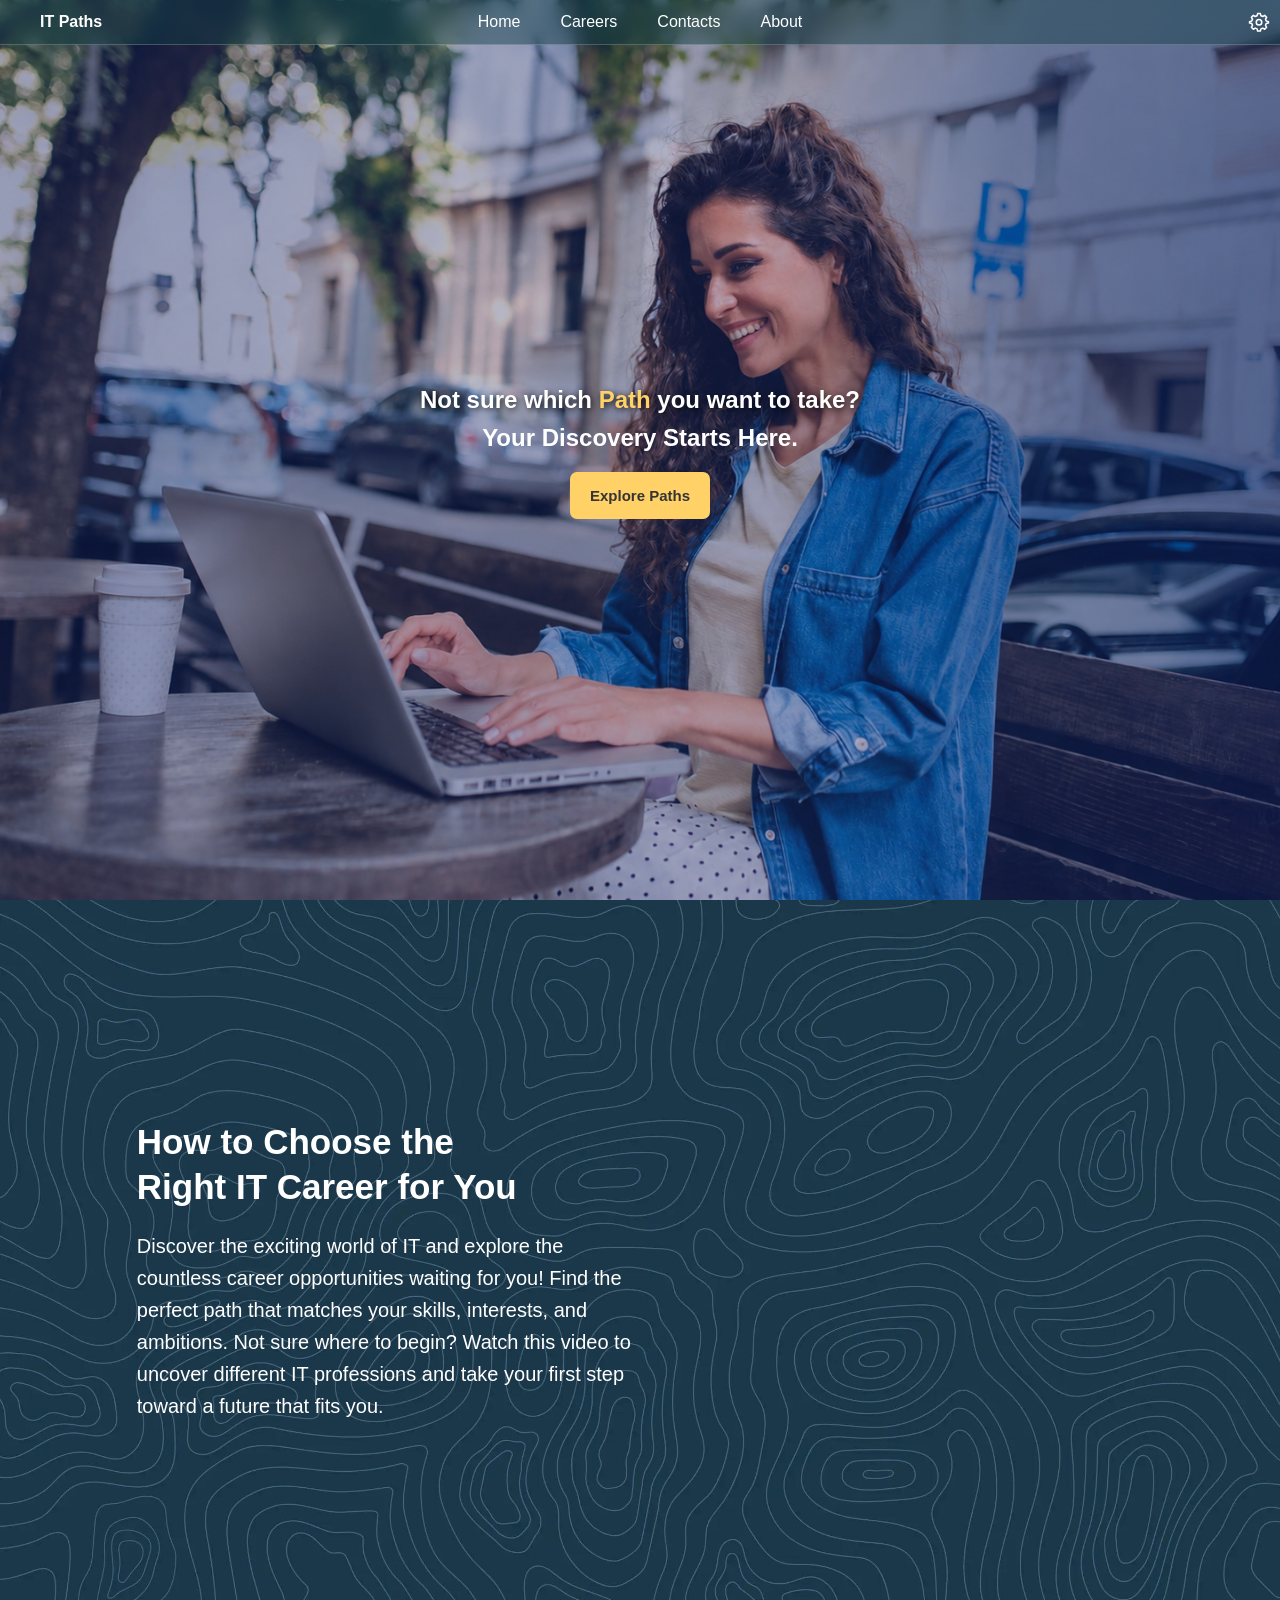
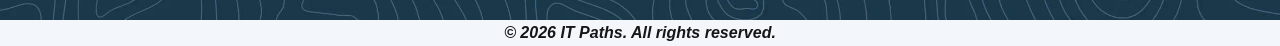
==== commit 2ba6c124: "Big Update New Pages" ====
--- a/index.html
+++ b/index.html
@@ -6,6 +6,7 @@
     <title>IT Paths</title>
     <link rel="preload" href="style.css" as="style">
     <link rel="stylesheet" href="style.css">
+    <script src="script.js" defer></script>
 </head>
 <body>
     <!-- Header Section -->
@@ -15,7 +16,7 @@
         <nav class="nav-links">   
             <a href="index.html">Home</a>
             <a href="careers.html">Careers</a>
-            <a href="#Contacts">Contacts</a>
+            <a href="contacts.html">Contacts</a>
             <a href="about.html">About</a>
         </nav>
 
@@ -56,42 +57,20 @@
         </div>
         
         
-        <div class="career-video">
-            <video controls>
-                <source src="Web%20Videos/red.mp4" type="video/mp4">
-                Your browser does not support video playback.
-            </video>
-        </div>
+            <div class="career-video">
 
+                <iframe
+                    class="youtube-video"
+                    src="https://www.youtube.com/embed/XmWkcePhf84"
+                    allowfullscreen>
+                </iframe>
 
-    </section>
+                <video class="local-video" controls style="display: none;">
+                    <source src="Web%20Videos/red.mp4" type="video/mp4">
+                </video>
 
-    <!-- Contacts -->
-
-    <section id="Contacts" class="contacts">
-        <div class="contacts-content">
-
-            <span class="contact-label">Contact Us</span>
-
-            <h2>Connect with us.</h2>
-
-            <p>
-                Have a question about IT careers, or a suggestion
-                to improve IT Paths? We'd love to hear from you.
-            </p>
-
-            <div class="contact-options">
-                <a href="mailto:itpathsbusinessemail@gmail.com" class="contact-link">
-                    Send an Email →
-                </a>
-
-                <a href="mailto:itpathsbusinessemail@gmail.com?subject=IT%20Paths%20Feedback"
-                class="feedback-link">
-                    Share Feedback ↗
-                </a>
             </div>
 
-        </div>
     </section>
 
     <!-- Copyright Infringement -->
--- a/style.css
+++ b/style.css
@@ -1,3 +1,5 @@
+
+@import url('https://fonts.googleapis.com/css2?family=Montserrat:wght@400;500;600;700&display=swap');
 
 /* global/default stuff */
 
@@ -8,8 +10,6 @@
     font-style: normal;
 }
 
-@import url('https://fonts.googleapis.com/css2?family=Montserrat:wght@400;500;600;700&display=swap');
-
 * {
     margin: 0;
     padding: 0;
@@ -38,7 +38,6 @@
 }
 
 /* logo (IT Paths) */
-
 
 header {
     position: absolute;
@@ -52,22 +51,20 @@
     align-items: center;
     background: rgba(18, 63, 70, 0.45);
     backdrop-filter: blur(10px);
-    -webkit-backdrop-filter: blur(10px);
+    
     border-bottom: 1px solid rgba(255, 255, 255, 0.2);
 }
 
-/* copyright thingy */
+/* copyright remarks at the bot/footer */
 
 .contentinfo {
     font-weight: bold;
     font-style: italic;
     background-color: #F3F7FB;
     text-align: center;
-
-}
-
-
-/* Above the Screen */
+}
+
+/* nav bar */
 
 .nav-links a {
     color: white;
@@ -92,7 +89,6 @@
     color: white;
     font-weight: bold;
 }
-
 
 .settings {
     position: absolute;
@@ -119,11 +115,10 @@
             brightness(103%) contrast(101%);
 }
 
-
 /* home page */
 
 .hero {
-    min-height: 95vh;
+    min-height: 100vh;
     background-image: url("Web Images/hero-bg.png");
     background-size: cover;
     background-position: center;
@@ -136,7 +131,6 @@
     color: white;
 }
 
-
 .montserrat {
     font-family: "Montserrat", sans-serif;
     font-optical-sizing: auto;
@@ -144,7 +138,6 @@
     font-style: normal;
 }
 
-
 .hero h1 {
     text-shadow: 2px 2px 6px rgba(0, 0, 0, 0.7);
     font-family: "Montserrat", sans-serif;
@@ -158,7 +151,8 @@
     color: #FFD166;
 }
 
-/* From Uiverse.io by McHaXYT */ 
+/* From Uiverse.io by McHaXYT */
+
 .button {
   padding: 15px 20px;
   font-size: 15px;
@@ -173,7 +167,6 @@
   transition: all 0.25s ease-out;
 }
 
-
 .button:hover {
     background-color: rgb(255, 255, 255);
     transform: translateY(-10px) scale(1.1);
@@ -183,31 +176,29 @@
   color: #aaa;
 }
 
-
 /* career section */
+
 .career-guidance {
-    min-height: 20vh;
+    min-height: 80vh;
     background-image: url("Web Images/SS2BG.jpg");
     background-color: #194675;
     background-size: cover;
     background-position: center;
     background-repeat: no-repeat;
     display: flex;
-    flex-direction: left;
-    justify-content: left;
-    align-items: left;
+    flex-direction: row;
+    justify-content: flex-start;
+    align-items: flex-start;
     color: white;
     font-size: 20px;
-    padding: 120px 20px;
 }
 
 .career-content {
     font-size: 20px;
-    margin-top: 50px;
+    margin-top: 20px;
     margin-left: 60px;
     max-width: 550px;
 }
-
 
 .career-content h2 {
     font-size: 35px;
@@ -218,11 +209,10 @@
     margin-bottom: 20px;
 }
 
-
 .career-content h2 {
     font-size: 35px;
     text-align: left;
-    justify-content: left;
+    justify-content: flex-start;
     flex: auto;
 }
 
@@ -232,7 +222,6 @@
 }
 
 /* Career Page */
-
 
 .careers-hero {
     min-height: 75vh;
@@ -280,7 +269,6 @@
 
 /* Card List of Careers */
 
-
 .careers-directory {
     padding: 0;
     background-color: #F3F7FB;
@@ -378,7 +366,6 @@
     color: #C58C20;
 }
 
-
 @media (max-width: 768px) {
     .directory-heading {
         padding: 45px 20px;
@@ -400,8 +387,6 @@
     }
 }
 
-
-
 .career-guidance {
     display: flex;
     align-items: center;
@@ -415,6 +400,7 @@
     min-width: 0;
 }
 
+/* Career Vod */
 
 .career-video {
     flex: 1;
@@ -430,6 +416,13 @@
     border-radius: 12px;
 }
 
+.career-video iframe {
+    display: block;
+    width: 100%;
+    aspect-ratio: 16 / 9;
+    border-radius: 12px;
+    border: none;
+}
 
 @media (max-width: 768px) {
     .career-guidance {
@@ -444,9 +437,7 @@
     }
 }
 
-
 /* contacts & about page */
-
 
 .about,
 .contacts {
@@ -455,13 +446,13 @@
 }
 
 .about {
-    padding: 69px 10%;
+    padding: 100px 10%;
     background-color: #102d38;
 }
 
 .contacts {
-    padding: 60px 10%;
-    background-color: #173b46;
+    padding: 100px 10%;
+    background-image: url("Web\ Images/SS2BG.jpg");
 }
 
 .about-content,
@@ -552,7 +543,24 @@
     color: #e7b64b;
 }
 
-
+body {
+    min-height: 100vh;
+    display: flex;
+    flex-direction: column;
+}
+
+.contacts {
+    flex: 1;
+    display: flex;
+    flex-direction: column;
+    justify-content: center;
+}
+
+footer {
+    flex-shrink: 0;
+}
+
+/* About sec */
 
 .about-info {
     min-height: 100vh;
@@ -630,22 +638,7 @@
     }
 }
 
-
-
 /* transition */
-
-
-@view-transition {
-    navigation: auto;
-}
-
-::view-transition-old(root) {
-    animation: 0.25s ease-out both fade-out;
-}
-
-::view-transition-new(root) {
-    animation: 0.35s ease-in both fade-in;
-}
 
 @keyframes fade-out {
     to {
@@ -659,16 +652,7 @@
     }
 }
 
-@media (prefers-reduced-motion: reduce) {
-    ::view-transition-old(root),
-    ::view-transition-new(root) {
-        animation-duration: 0.01ms;
-    }
-}
-
-
 /* Mobile UI Hotfix */
-
 
 @media (max-width: 768px) {
 
@@ -683,6 +667,8 @@
         min-height: 110px;
         padding: 15px 16px;
 
+        background: rgba(16, 45, 56, 0.9);
+
         display: flex;
         flex-direction: column;
         justify-content: center;
@@ -743,7 +729,7 @@
     }
 
     .hero-content h1:first-child {
-        font-size: clamp(30px, 8vw, 42px);
+        font-size: clamp(28px, 7vw, 38px);
         line-height: 1.2;
         margin-bottom: 20px;
     }
@@ -917,7 +903,6 @@
     .nav-links a {
         font-size: 13px;
     }
-
     .hero-content h1:first-child {
         font-size: 29px;
     }
@@ -926,3 +911,9 @@
         font-size: 19px;
     }
 }
+
+/* about bg img */
+
+.about-info {
+    background-image: url("Web Images/SS2BG.jpg");
+}
--- a/style.css
+++ b/style.css
@@ -1,3 +1,5 @@
+
+@import url('https://fonts.googleapis.com/css2?family=Montserrat:wght@400;500;600;700&display=swap');
 
 /* global/default stuff */
 
@@ -8,8 +10,6 @@
     font-style: normal;
 }
 
-@import url('https://fonts.googleapis.com/css2?family=Montserrat:wght@400;500;600;700&display=swap');
-
 * {
     margin: 0;
     padding: 0;
@@ -38,7 +38,6 @@
 }
 
 /* logo (IT Paths) */
-
 
 header {
     position: absolute;
@@ -52,22 +51,20 @@
     align-items: center;
     background: rgba(18, 63, 70, 0.45);
     backdrop-filter: blur(10px);
-    -webkit-backdrop-filter: blur(10px);
+    
     border-bottom: 1px solid rgba(255, 255, 255, 0.2);
 }
 
-/* copyright thingy */
+/* copyright remarks at the bot/footer */
 
 .contentinfo {
     font-weight: bold;
     font-style: italic;
     background-color: #F3F7FB;
     text-align: center;
-
-}
-
-
-/* Above the Screen */
+}
+
+/* nav bar */
 
 .nav-links a {
     color: white;
@@ -92,7 +89,6 @@
     color: white;
     font-weight: bold;
 }
-
 
 .settings {
     position: absolute;
@@ -119,11 +115,10 @@
             brightness(103%) contrast(101%);
 }
 
-
 /* home page */
 
 .hero {
-    min-height: 95vh;
+    min-height: 100vh;
     background-image: url("Web Images/hero-bg.png");
     background-size: cover;
     background-position: center;
@@ -136,7 +131,6 @@
     color: white;
 }
 
-
 .montserrat {
     font-family: "Montserrat", sans-serif;
     font-optical-sizing: auto;
@@ -144,7 +138,6 @@
     font-style: normal;
 }
 
-
 .hero h1 {
     text-shadow: 2px 2px 6px rgba(0, 0, 0, 0.7);
     font-family: "Montserrat", sans-serif;
@@ -158,7 +151,8 @@
     color: #FFD166;
 }
 
-/* From Uiverse.io by McHaXYT */ 
+/* From Uiverse.io by McHaXYT */
+
 .button {
   padding: 15px 20px;
   font-size: 15px;
@@ -173,7 +167,6 @@
   transition: all 0.25s ease-out;
 }
 
-
 .button:hover {
     background-color: rgb(255, 255, 255);
     transform: translateY(-10px) scale(1.1);
@@ -183,31 +176,29 @@
   color: #aaa;
 }
 
-
 /* career section */
+
 .career-guidance {
-    min-height: 20vh;
+    min-height: 80vh;
     background-image: url("Web Images/SS2BG.jpg");
     background-color: #194675;
     background-size: cover;
     background-position: center;
     background-repeat: no-repeat;
     display: flex;
-    flex-direction: left;
-    justify-content: left;
-    align-items: left;
+    flex-direction: row;
+    justify-content: flex-start;
+    align-items: flex-start;
     color: white;
     font-size: 20px;
-    padding: 120px 20px;
 }
 
 .career-content {
     font-size: 20px;
-    margin-top: 50px;
+    margin-top: 20px;
     margin-left: 60px;
     max-width: 550px;
 }
-
 
 .career-content h2 {
     font-size: 35px;
@@ -218,11 +209,10 @@
     margin-bottom: 20px;
 }
 
-
 .career-content h2 {
     font-size: 35px;
     text-align: left;
-    justify-content: left;
+    justify-content: flex-start;
     flex: auto;
 }
 
@@ -232,7 +222,6 @@
 }
 
 /* Career Page */
-
 
 .careers-hero {
     min-height: 75vh;
@@ -280,7 +269,6 @@
 
 /* Card List of Careers */
 
-
 .careers-directory {
     padding: 0;
     background-color: #F3F7FB;
@@ -378,7 +366,6 @@
     color: #C58C20;
 }
 
-
 @media (max-width: 768px) {
     .directory-heading {
         padding: 45px 20px;
@@ -400,8 +387,6 @@
     }
 }
 
-
-
 .career-guidance {
     display: flex;
     align-items: center;
@@ -415,6 +400,7 @@
     min-width: 0;
 }
 
+/* Career Vod */
 
 .career-video {
     flex: 1;
@@ -430,6 +416,13 @@
     border-radius: 12px;
 }
 
+.career-video iframe {
+    display: block;
+    width: 100%;
+    aspect-ratio: 16 / 9;
+    border-radius: 12px;
+    border: none;
+}
 
 @media (max-width: 768px) {
     .career-guidance {
@@ -444,9 +437,7 @@
     }
 }
 
-
 /* contacts & about page */
-
 
 .about,
 .contacts {
@@ -455,13 +446,13 @@
 }
 
 .about {
-    padding: 69px 10%;
+    padding: 100px 10%;
     background-color: #102d38;
 }
 
 .contacts {
-    padding: 60px 10%;
-    background-color: #173b46;
+    padding: 100px 10%;
+    background-image: url("Web\ Images/SS2BG.jpg");
 }
 
 .about-content,
@@ -552,7 +543,24 @@
     color: #e7b64b;
 }
 
-
+body {
+    min-height: 100vh;
+    display: flex;
+    flex-direction: column;
+}
+
+.contacts {
+    flex: 1;
+    display: flex;
+    flex-direction: column;
+    justify-content: center;
+}
+
+footer {
+    flex-shrink: 0;
+}
+
+/* About sec */
 
 .about-info {
     min-height: 100vh;
@@ -630,22 +638,7 @@
     }
 }
 
-
-
 /* transition */
-
-
-@view-transition {
-    navigation: auto;
-}
-
-::view-transition-old(root) {
-    animation: 0.25s ease-out both fade-out;
-}
-
-::view-transition-new(root) {
-    animation: 0.35s ease-in both fade-in;
-}
 
 @keyframes fade-out {
     to {
@@ -659,16 +652,7 @@
     }
 }
 
-@media (prefers-reduced-motion: reduce) {
-    ::view-transition-old(root),
-    ::view-transition-new(root) {
-        animation-duration: 0.01ms;
-    }
-}
-
-
 /* Mobile UI Hotfix */
-
 
 @media (max-width: 768px) {
 
@@ -683,6 +667,8 @@
         min-height: 110px;
         padding: 15px 16px;
 
+        background: rgba(16, 45, 56, 0.9);
+
         display: flex;
         flex-direction: column;
         justify-content: center;
@@ -743,7 +729,7 @@
     }
 
     .hero-content h1:first-child {
-        font-size: clamp(30px, 8vw, 42px);
+        font-size: clamp(28px, 7vw, 38px);
         line-height: 1.2;
         margin-bottom: 20px;
     }
@@ -917,7 +903,6 @@
     .nav-links a {
         font-size: 13px;
     }
-
     .hero-content h1:first-child {
         font-size: 29px;
     }
@@ -926,3 +911,9 @@
         font-size: 19px;
     }
 }
+
+/* about bg img */
+
+.about-info {
+    background-image: url("Web Images/SS2BG.jpg");
+}
